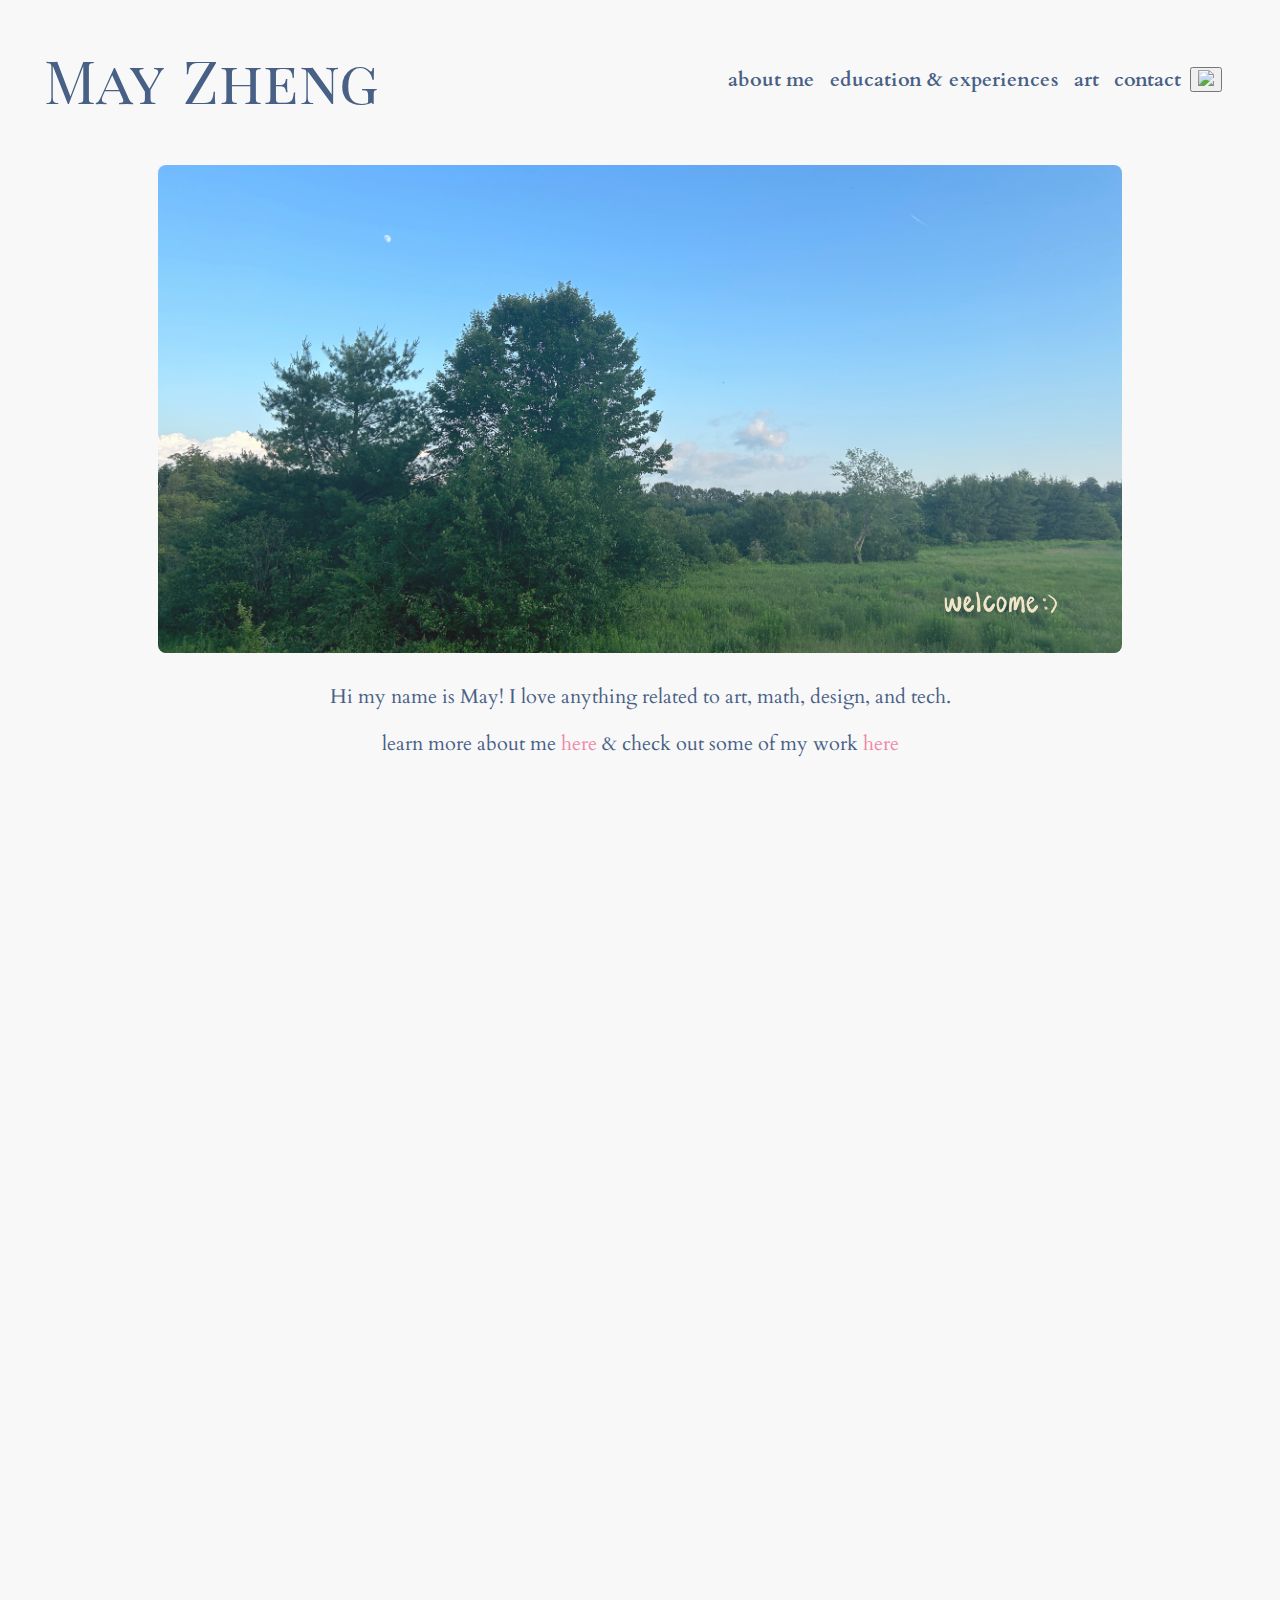
==== index.html @ 6493a9c2 "Update index.html" ====
<!DOCTYPE html>
<html>
  <head>
    <title>MayZheng.com</title>
    <link rel = "stylesheet" href = "styles/general.css">
    <link rel = "stylesheet" href = "styles/homepage.css">

    <link rel="preconnect" href="https://fonts.googleapis.com">
    <link rel="preconnect" href="https://fonts.gstatic.com" crossorigin>
    <link href="https://fonts.googleapis.com/css2?family=Playfair+Display+SC:wght@400;700&display=swap" rel="stylesheet">

    <link rel="preconnect" href="https://fonts.googleapis.com">
    <link rel="preconnect" href="https://fonts.gstatic.com" crossorigin>
    <link href="https://fonts.googleapis.com/css2?family=Alegreya:wght@400;500;600;700&family=Cardo:ital,wght@0,400;0,700;1,400&display=swap" rel="stylesheet">

  </head>

  <body>

    <div class = "header">

      <div class = "name-container">
        <a href="index.html">
          <button class = "homepage-button">
            <p class = "firstname"> May</p>
            <p class = "lastname"> Zheng </p>
          </button>
        </a>
      </div>

      <div class = "header-menu">
        <a href="aboutme.html">
          <button class = "about-me-button">
            about me
          </button>
        </a>
        <a href = "educationexperiences.html">
          <button class = "education-experiences-button">
            education & experiences
          </button>
        </a>
        <a href = "art.html">
          <button class = "art-button">
            art
          </button>
        </a>
        <a href = "contact.html">
          <button class = "contact-button">
            contact
          </button>
        </a>
        <a href="mailto:mayzheng04@gmail.com" class="email-link">
          <button class = "email-button">
              <img src = "icon.png" src = "email-icon">
          </button>
        </a>
      </div>

    </div>

    <div class = "cover"> 
      <img class="cover-image" src = "images/cover-image.JPG">
      <div class = "welcome">
        <img class = "welcome-icon" src = "images/welcome-icon.png">
      </div>
    </div>

    <div class = "homepage">
      <p class = "homepage-intro">
        Hi my name is May! I love anything related to art, math, design, and tech. 
      </p>
      <p class = "homepage-intro">
        learn more about me <a class = "here" href="aboutme.html"> here </a>
        & check out some of my work <a class = "here" href="art.html"> here </a>
      </p>
    </div>

  </body>
</html>
---- styles/general.css ----
body{
  background-color: #f8f8f8;
  height: 3000px;
}

.header{
  display: flex;
  flex-direction: row;
  justify-content: space-between;
  position: sticky;
  top: 0;
  left: 0;
  right: 0;
  z-index: 100;
  background-color: #f8f8f8;
  padding-top: 30px;
  padding-bottom: 40px;
}

.homepage-button{
  border: none;
  background-color: #f8f8f8;
  cursor: pointer;
}

.homepage-button:hover{
  opacity: 0.8;
}

.name-container{
  margin-left: 30px;
}

.firstname{
  display: inline;
  text-align: center;
  font-family: Playfair Display SC;
  font-size: 60px;
  color: #486085;
  font-weight: 500;
}

.lastname{
  margin-left: 15px;
  display: inline;
  text-align: center;
  font-family: Playfair Display SC;
  font-size: 60px;
  color: #486085;
  font-weight: 500;
}

.header-menu{
  display: flex;
  flex-direction: row;
  align-items: center;
  justify-content: space-between;
  margin-right: 50px;
  width: 500px;
}

.about-me-button{
  cursor: pointer;
  background-color: #f8f8f8;
  border: none;
  font-family: cardo;
  font-size: 20px;
  color: #486085;
  font-weight: 700;
}

.about-me-button:hover{
  text-decoration: underline;
}

.education-experiences-button{
  cursor: pointer;
  background-color: #f8f8f8;
  border: none;
  font-family: cardo;
  font-size: 20px;
  color: #486085;
  font-weight: 700;
}

.education-experiences-button:hover{
  text-decoration: underline;
}

.art-button{
  cursor: pointer;
  background-color: #f8f8f8;
  border: none;
  font-family: cardo;
  font-size: 20px;
  color: #486085;
  font-weight: 700;
}

.art-button:hover{
  text-decoration: underline;
}

.contact-button{
  cursor: pointer;
  background-color: #f8f8f8;
  border: none;
  font-family: Cardo;
  font-size: 20px;
  color: #486085;
  font-weight: 700;
}

.contact-button:hover{
  text-decoration: underline;
}
---- styles/homepage.css ----
.cover{
  display: flex;
  justify-content: center;
  padding-top: 5px;
  position: relative;
  margin-right: 150px;
  margin-left: 150px;
}

.cover-image{
  width: 100%;
  opacity: 0.9;
  border-radius: 8px;
}

.welcome{
  position: absolute;
  bottom: 30px;
  right: 60px;
}

.welcome-icon{
  height: 30px;
  z-index: 100;
}

.homepage{
  margin-top: 30px;
}

.homepage-intro{
  text-align: center;
  font-family: Cardo;
  font-size: 20px;
  color: #486085;
  font-weight: 500;
}

.here{
  color: #f088a7;
  text-decoration: none;
}

.here:hover{
  opacity: 0.7;
}
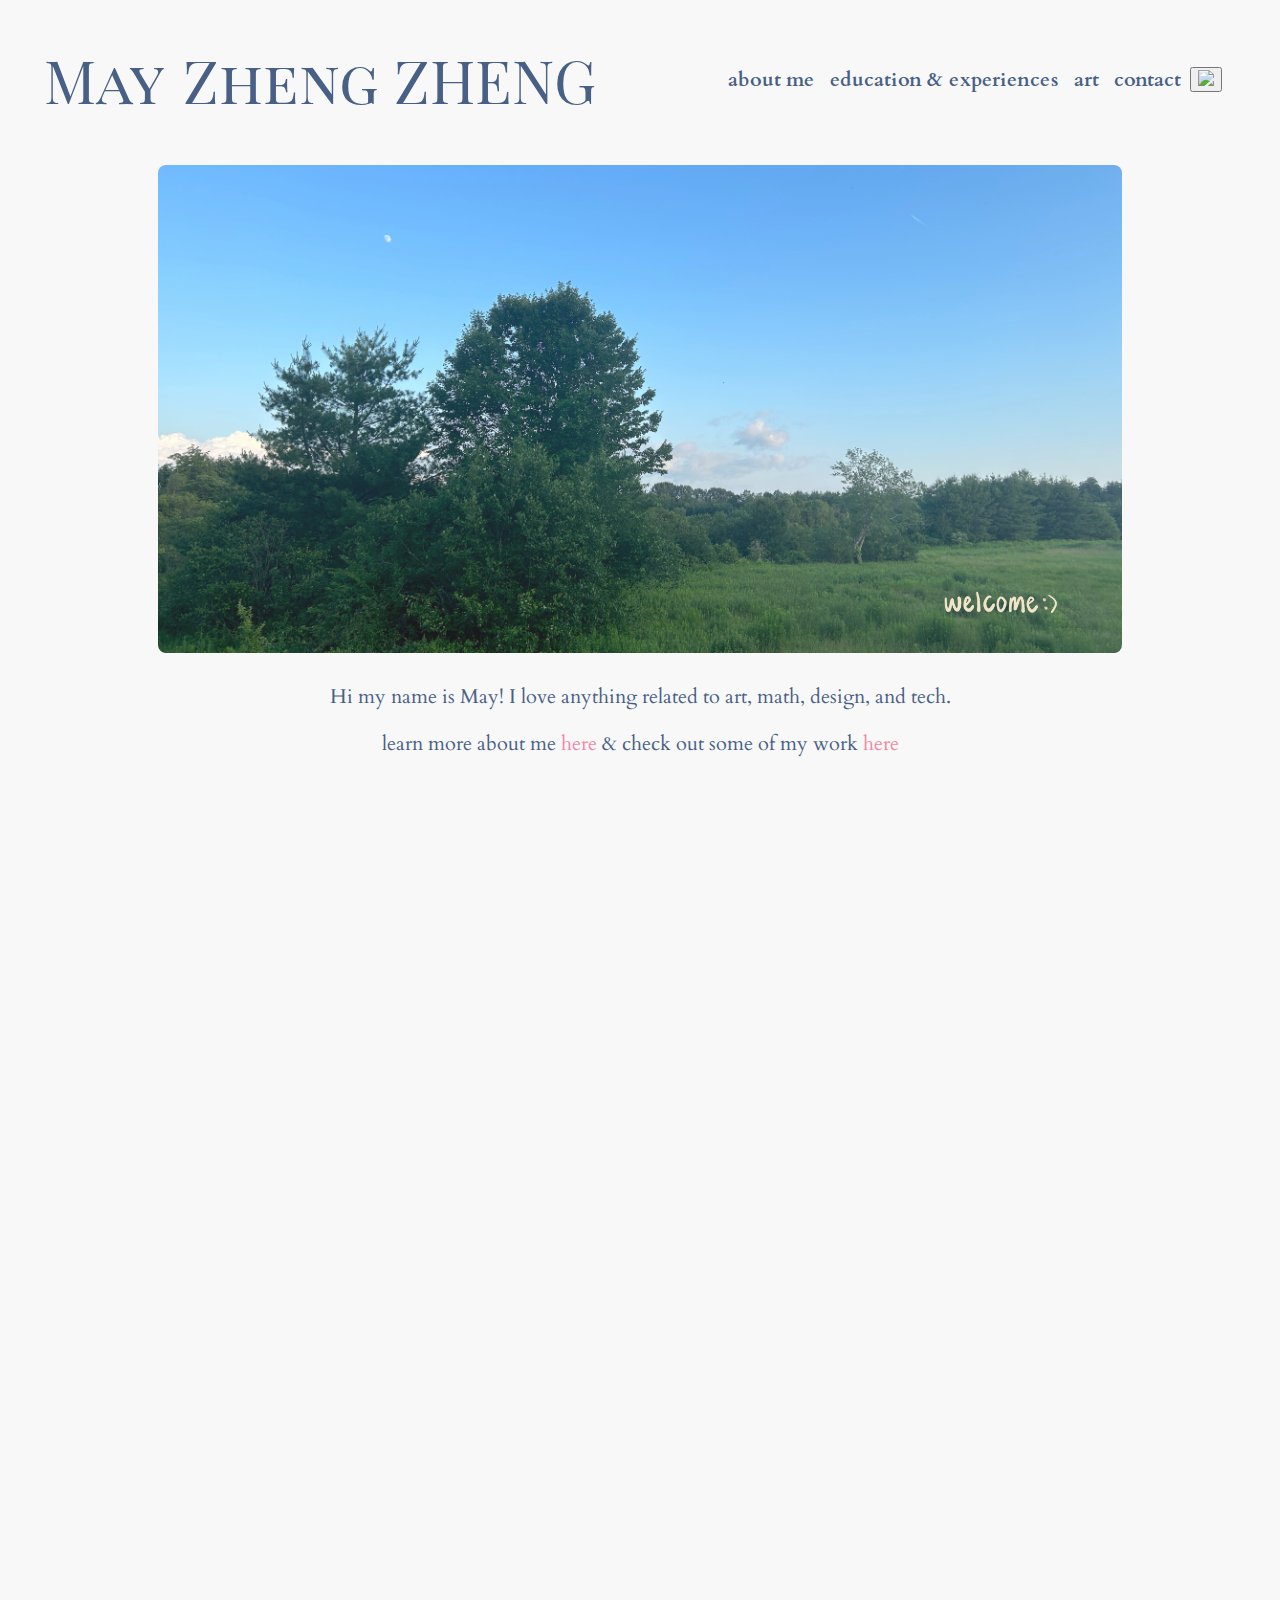
==== commit 63cd3188: "Update index.html" ====
--- a/index.html
+++ b/index.html
@@ -23,7 +23,7 @@
         <a href="index.html">
           <button class = "homepage-button">
             <p class = "firstname"> May</p>
-            <p class = "lastname"> Zheng </p>
+            <p class = "lastname"> Zheng ZHENG</p>
           </button>
         </a>
       </div>
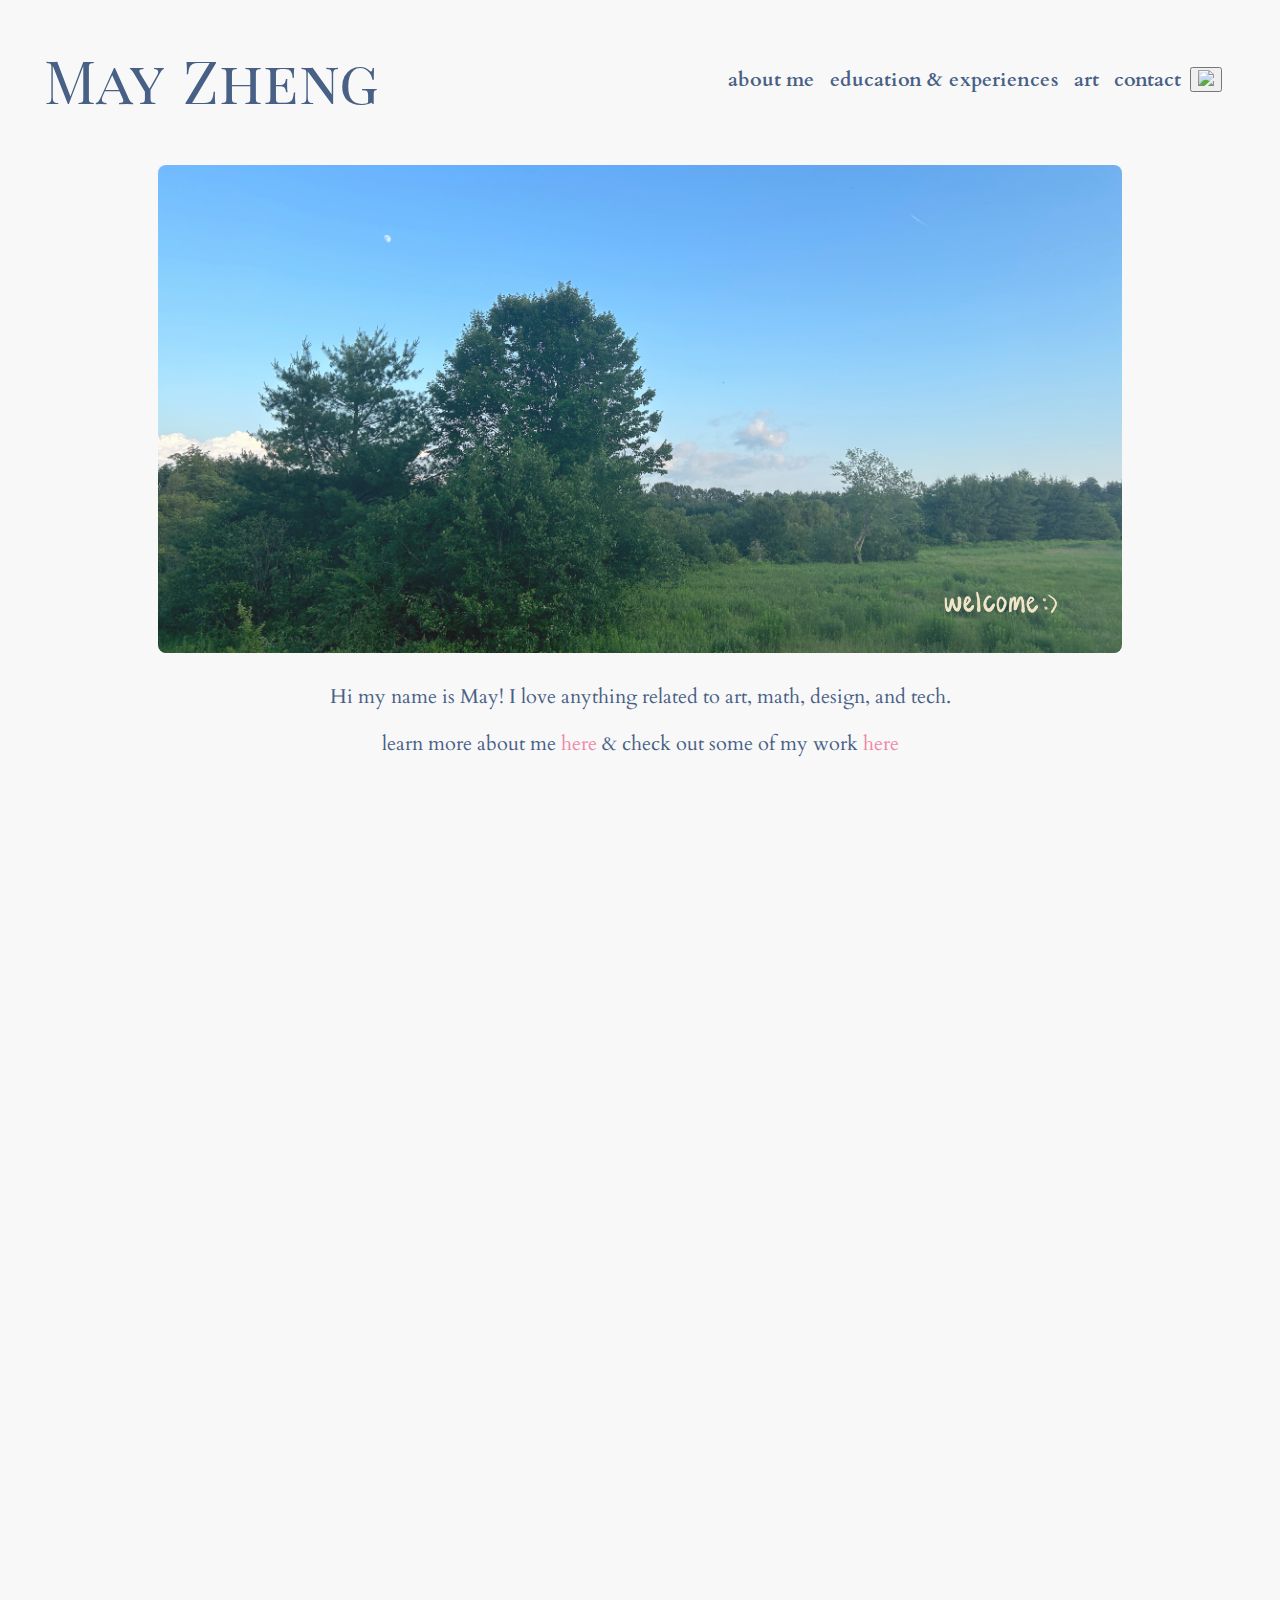
==== commit 9025f6b3: "Update index.html" ====
--- a/index.html
+++ b/index.html
@@ -23,7 +23,7 @@
         <a href="index.html">
           <button class = "homepage-button">
             <p class = "firstname"> May</p>
-            <p class = "lastname"> Zheng ZHENG</p>
+            <p class = "lastname"> Zheng</p>
           </button>
         </a>
       </div>
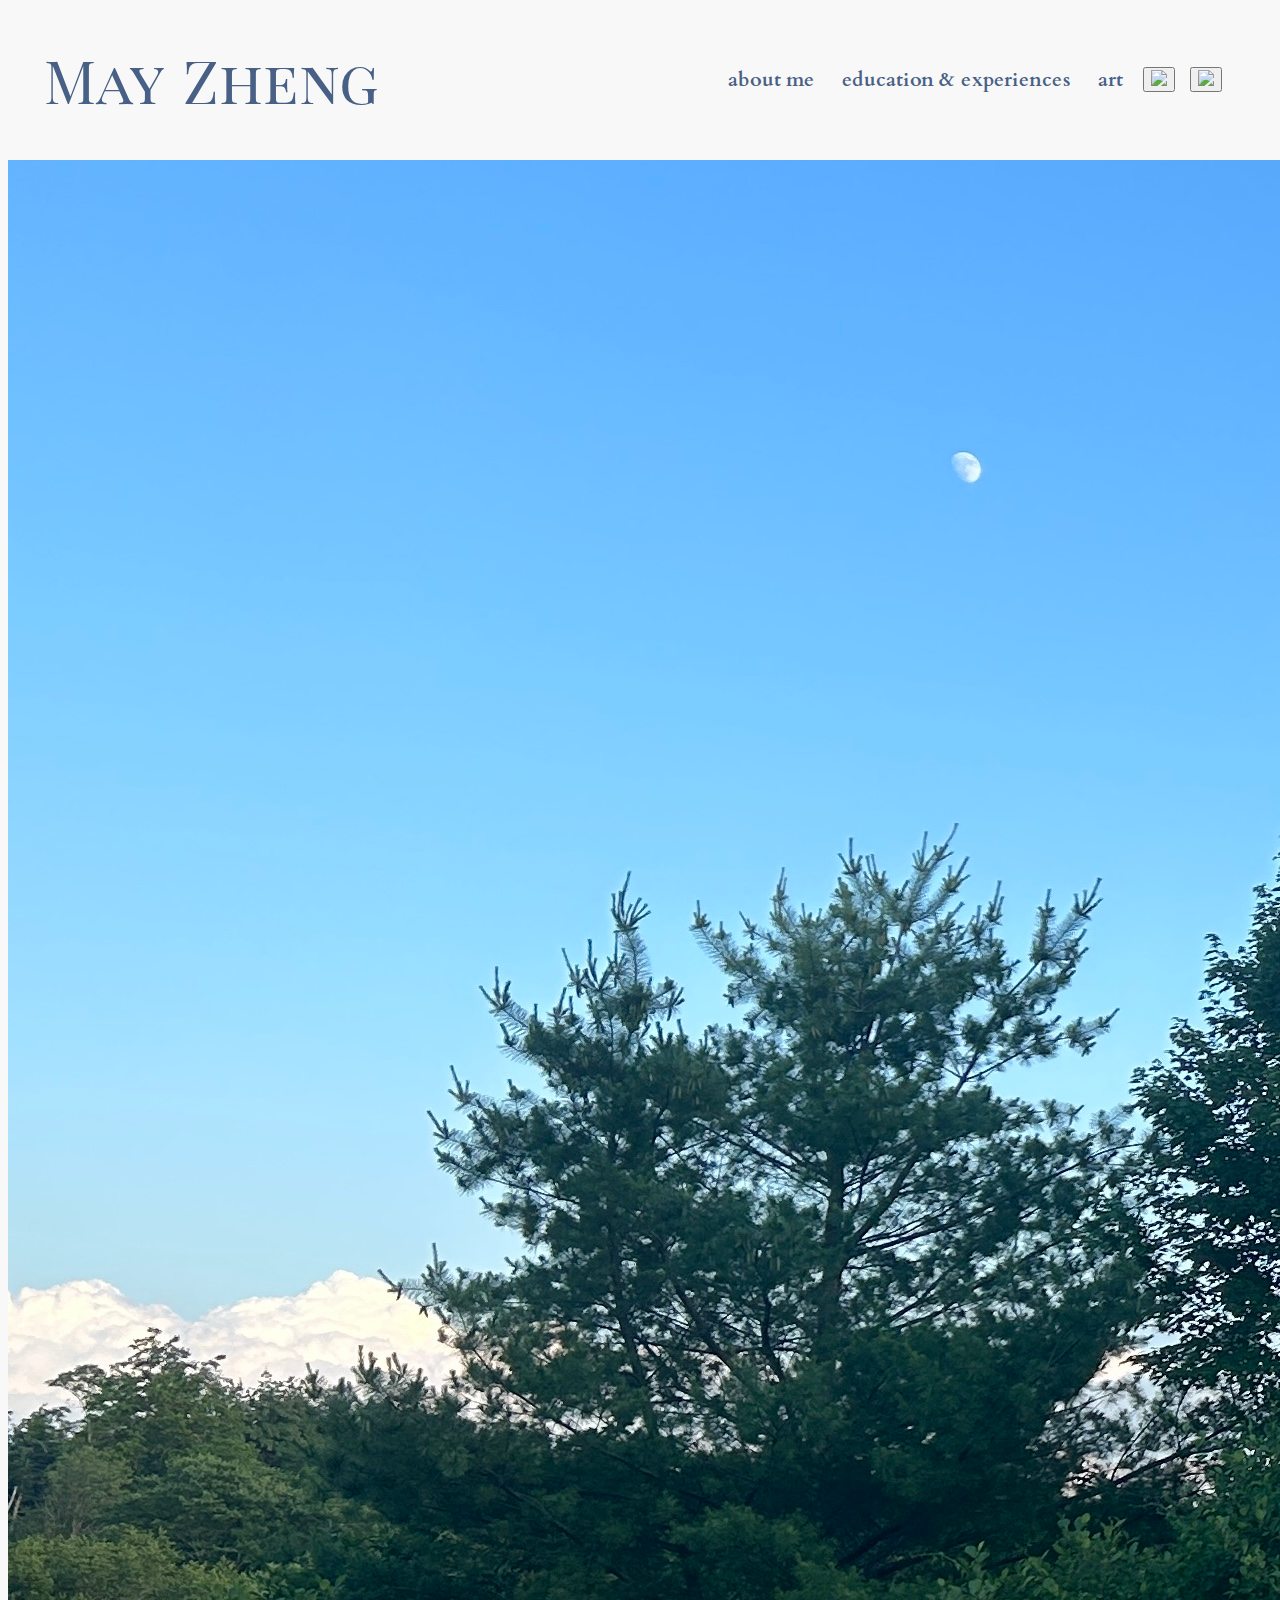
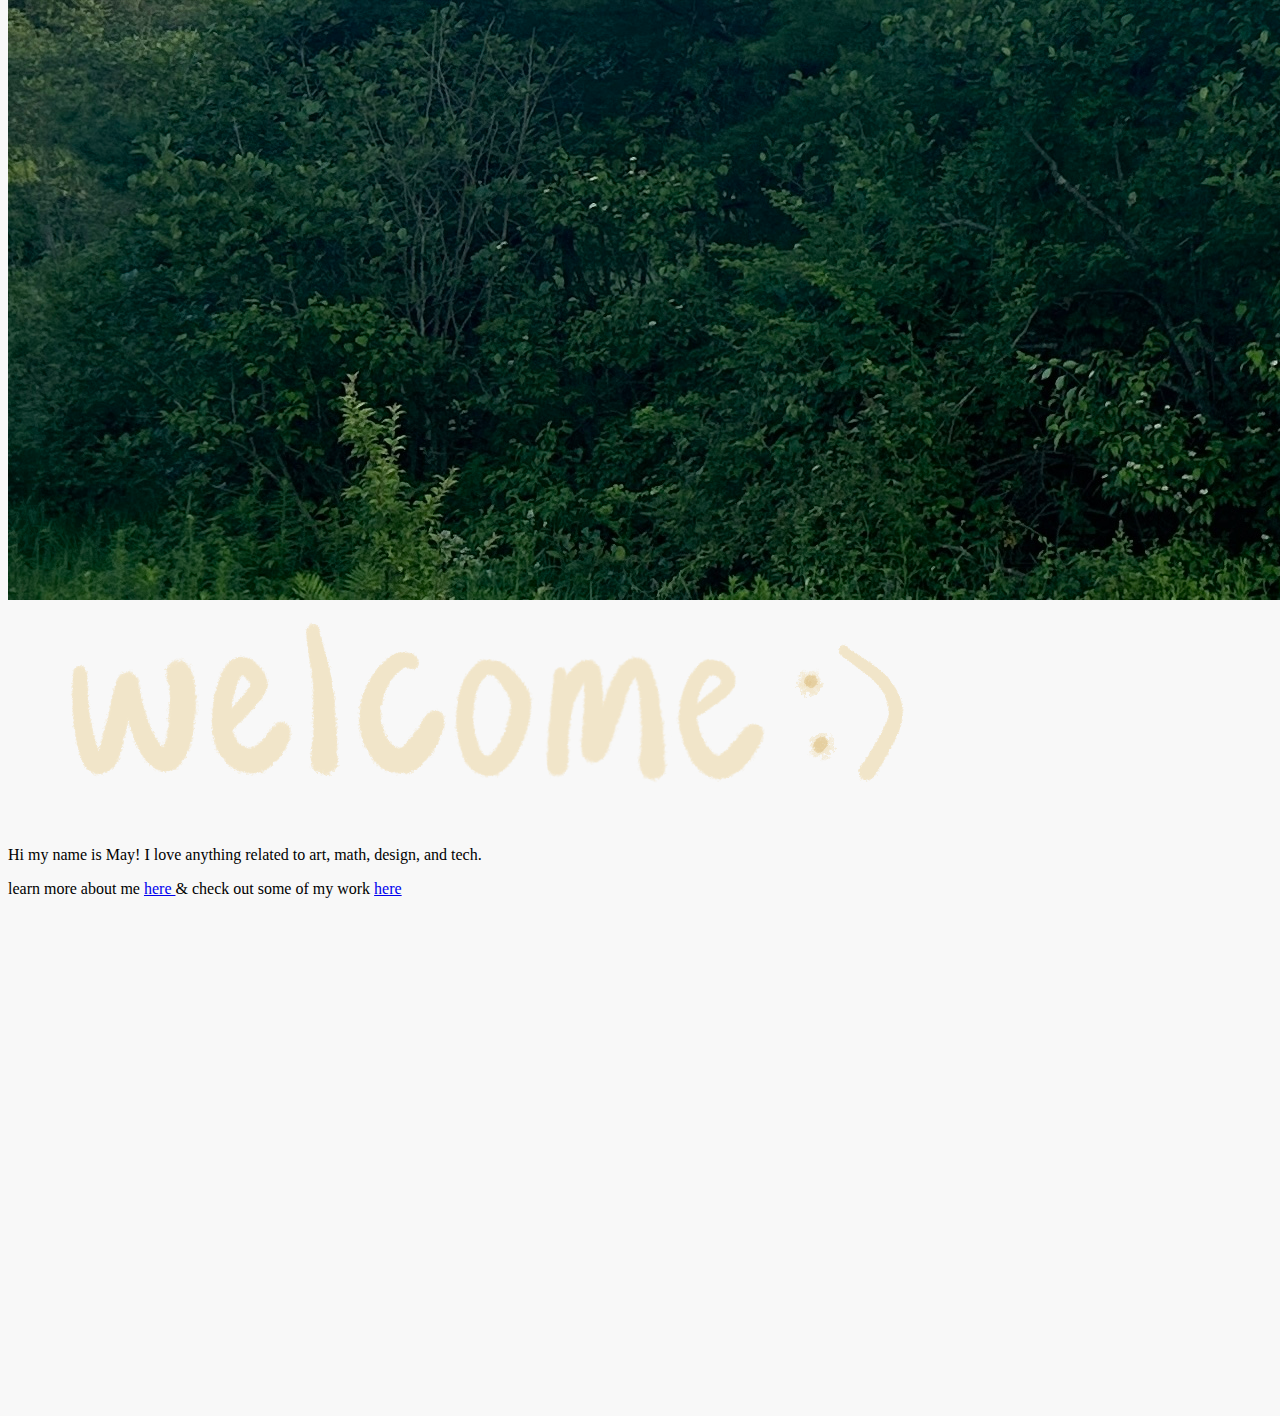
==== commit 1b3e1b08: "Update index.html" ====
--- a/index.html
+++ b/index.html
@@ -3,7 +3,7 @@
   <head>
     <title>MayZheng.com</title>
     <link rel = "stylesheet" href = "styles/general.css">
-    <link rel = "stylesheet" href = "styles/homepage.css">
+    <link rel = "stylesheet" href = "styles/index.css">
 
     <link rel="preconnect" href="https://fonts.googleapis.com">
     <link rel="preconnect" href="https://fonts.gstatic.com" crossorigin>
@@ -12,6 +12,8 @@
     <link rel="preconnect" href="https://fonts.googleapis.com">
     <link rel="preconnect" href="https://fonts.gstatic.com" crossorigin>
     <link href="https://fonts.googleapis.com/css2?family=Alegreya:wght@400;500;600;700&family=Cardo:ital,wght@0,400;0,700;1,400&display=swap" rel="stylesheet">
+
+    <meta name="viewport" content="width=device-width, initial-scale=1.0">
 
   </head>
 
@@ -23,7 +25,7 @@
         <a href="index.html">
           <button class = "homepage-button">
             <p class = "firstname"> May</p>
-            <p class = "lastname"> Zheng</p>
+            <p class = "lastname"> Zheng </p>
           </button>
         </a>
       </div>
@@ -44,14 +46,14 @@
             art
           </button>
         </a>
-        <a href = "contact.html">
-          <button class = "contact-button">
-            contact
+        <a href="mailto:mayzheng04@gmail.com" class="email-link">
+          <button class = "email-button">
+              <img class = "email-icon" src = "images/email.png">
           </button>
         </a>
-        <a href="mailto:mayzheng04@gmail.com" class="email-link">
-          <button class = "email-button">
-              <img src = "icon.png" src = "email-icon">
+        <a href="https://www.linkedin.com/in/may-zheng-32513a1ab/" target="_blank" class="linkedin-link">
+          <button class = "linkedin-button">
+              <img class = "linkedin-icon" src = "images/linkedin.png" >
           </button>
         </a>
       </div>
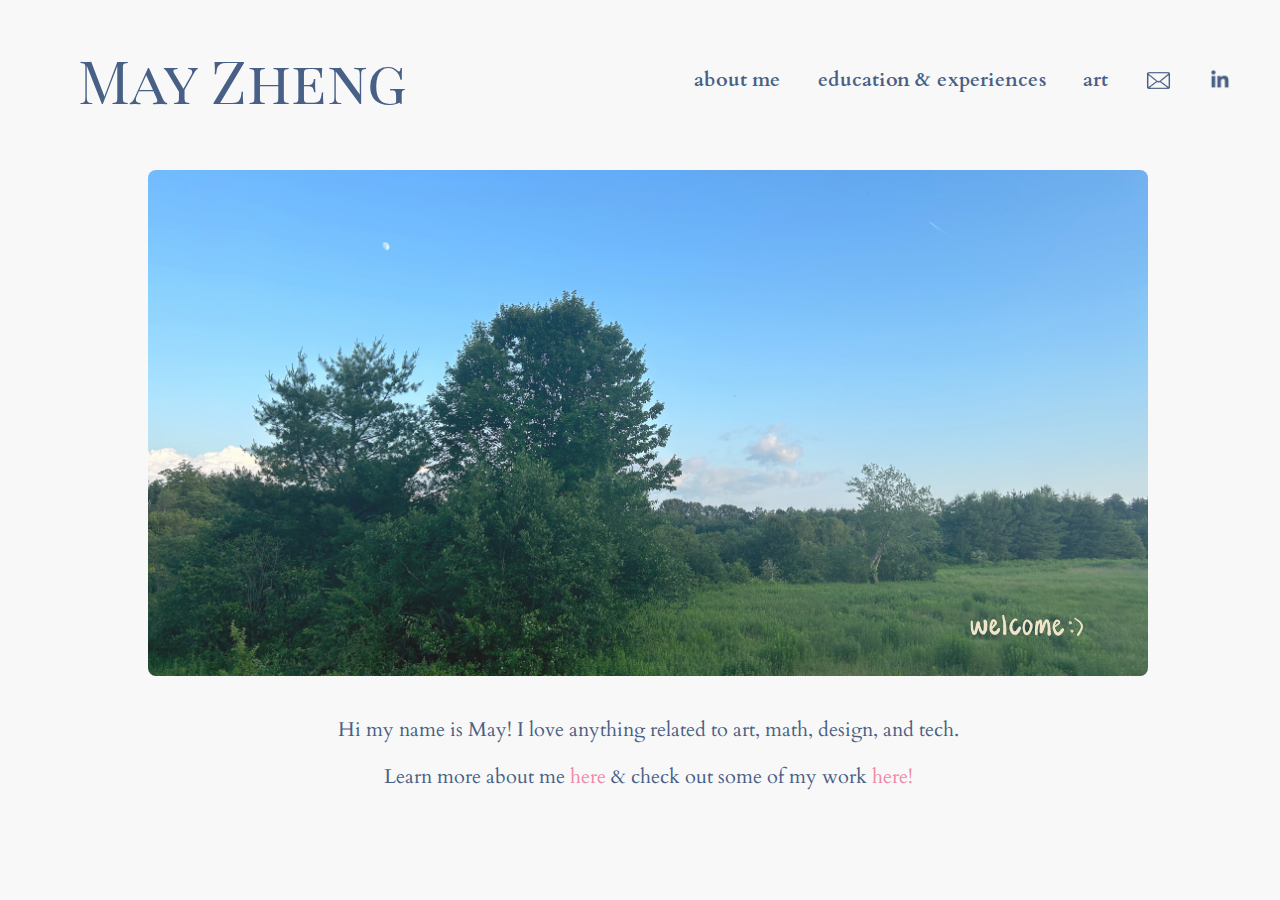
==== commit f3abaddd: "Update index.html" ====
--- a/index.html
+++ b/index.html
@@ -13,7 +13,8 @@
     <link rel="preconnect" href="https://fonts.gstatic.com" crossorigin>
     <link href="https://fonts.googleapis.com/css2?family=Alegreya:wght@400;500;600;700&family=Cardo:ital,wght@0,400;0,700;1,400&display=swap" rel="stylesheet">
 
-    <meta name="viewport" content="width=device-width, initial-scale=1.0">
+    <meta name="viewport" content="width=device-width,initial-scale=1"/>
+    <meta charset="UTF-8">
 
   </head>
 
@@ -24,8 +25,7 @@
       <div class = "name-container">
         <a href="index.html">
           <button class = "homepage-button">
-            <p class = "firstname"> May</p>
-            <p class = "lastname"> Zheng </p>
+            <p class = "name"> May Zheng</p>
           </button>
         </a>
       </div>
@@ -53,11 +53,33 @@
         </a>
         <a href="https://www.linkedin.com/in/may-zheng-32513a1ab/" target="_blank" class="linkedin-link">
           <button class = "linkedin-button">
-              <img class = "linkedin-icon" src = "images/linkedin.png" >
+              <img class = "linkedin-icon" src = "images/linkedin.png">
           </button>
         </a>
       </div>
 
+      <div class="navbar">
+        <div class="dropdown">
+          <button class="dropdown-button">
+            <img class = "dropdown-icon" src = "images/dropdown-icon.png">
+          </button>
+          <div class="dropdown-content">
+            <a href="aboutme.html">about me</a>
+            <a href="educationexperiences.html">education & experiences</a>
+            <a href="art.html">art</a>
+            <a href="mailto:mayzheng04@gmail.com" class="email-link">
+              <button class = "email-button custom-button">
+                <img class = "email-icon" src = "images/email.png">
+              </button>
+            </a>
+            <a href="https://www.linkedin.com/in/may-zheng-32513a1ab/" target="_blank" class="linkedin-link">
+              <button class = "linkedin-button custom-button">
+                <img class = "linkedin-icon" src = "images/linkedin.png" >
+              </button>
+            </a>
+          </div>
+        </div>
+      </div>
     </div>
 
     <div class = "cover"> 
@@ -72,10 +94,9 @@
         Hi my name is May! I love anything related to art, math, design, and tech. 
       </p>
       <p class = "homepage-intro">
-        learn more about me <a class = "here" href="aboutme.html"> here </a>
-        & check out some of my work <a class = "here" href="art.html"> here </a>
+        Learn more about me <a class = "here" href="aboutme.html"> here </a>
+        & check out some of my work <a class = "here" href="art.html"> here! </a>
       </p>
     </div>
-
   </body>
 </html>
--- a/styles/general.css
+++ b/styles/general.css
@@ -1,6 +1,7 @@
 body{
   background-color: #f8f8f8;
-  height: 3000px;
+  margin-bottom: 100px;
+  width: 100%;
 }
 
 .header{
@@ -8,13 +9,11 @@
   flex-direction: row;
   justify-content: space-between;
   position: sticky;
-  top: 0;
-  left: 0;
-  right: 0;
   z-index: 100;
   background-color: #f8f8f8;
   padding-top: 30px;
   padding-bottom: 40px;
+
 }
 
 .homepage-button{
@@ -28,26 +27,17 @@
 }
 
 .name-container{
-  margin-left: 30px;
-}
-
-.firstname{
+  margin-left: 5%;
+}
+
+.name{
   display: inline;
   text-align: center;
   font-family: Playfair Display SC;
   font-size: 60px;
   color: #486085;
   font-weight: 500;
-}
-
-.lastname{
-  margin-left: 15px;
-  display: inline;
-  text-align: center;
-  font-family: Playfair Display SC;
-  font-size: 60px;
-  color: #486085;
-  font-weight: 500;
+  white-space: nowrap;
 }
 
 .header-menu{
@@ -56,7 +46,7 @@
   align-items: center;
   justify-content: space-between;
   margin-right: 50px;
-  width: 500px;
+  width: 550px;
 }
 
 .about-me-button{
@@ -101,16 +91,112 @@
   text-decoration: underline;
 }
 
-.contact-button{
-  cursor: pointer;
-  background-color: #f8f8f8;
-  border: none;
-  font-family: Cardo;
-  font-size: 20px;
-  color: #486085;
-  font-weight: 700;
-}
-
-.contact-button:hover{
-  text-decoration: underline;
-}
+.email-button{
+  cursor: pointer;
+  background-color: #f8f8f8;
+  border: none;
+}
+
+.email-icon{
+  height: 27px;
+  margin-top: 5px;
+}
+
+.linkedin-button{
+  cursor: pointer;
+  background-color: #f8f8f8;
+  border: none;
+}
+
+.linkedin-icon{
+  height: 24px;
+  margin-top: 3px;
+}
+
+.dropdown-button{
+  cursor: pointer;
+  background-color: #f8f8f8;
+  border: none;
+}
+
+.dropdown-icon{
+  height: 24px;
+  margin-top: 10px;
+}
+
+.navbar{
+  display: none;
+}
+
+@media (max-width: 1000px){
+  .name{
+    font-size: 40px;
+    white-space: nowrap;
+  }
+
+  .header-menu {
+    /* width: 100%;  */
+    justify-content: space-around; 
+    margin-left: 60px;
+  }
+
+  .about-me-button, .education-experiences-button, .art-button{
+    font-size: 16px;
+  }
+
+  .email-icon, .linkedin-icon{
+    height: 20px;
+  }
+}
+
+
+@media (max-width: 768px){
+  .name{
+    font-size: 30px;
+    white-space: nowrap;
+  }
+
+  .header-menu{
+    display: none;
+  }
+
+  .navbar{
+    display: block;
+    margin-right: 5%;
+  }
+
+  .dropdown-content{
+    display: none;
+    position: absolute;
+    background-color: #f8f8f8;
+    min-width: 300px;
+    z-index: 1;
+    right: 0;
+    box-shadow: 0px 8px 16px 0px rgba(0,0,0,0.2);
+  }
+
+  .dropdown-content a {
+    padding-right: 10px;
+    padding-left: 35px;
+    padding-bottom: 10px;
+    padding-top: 20px;
+    text-decoration: none;
+    display: block;
+    font-family: cardo;
+    font-size: 20px;
+    color: #486085;
+    font-weight: 700;
+  }
+
+  .custom-button.email-button, .custom-button.linkedin-button{
+    margin-left: -7px;
+  }
+
+  /* Show the dropdown content on hover */
+  .dropdown:hover .dropdown-content {
+    display: block;
+  }
+  
+}
+
+
--- a/styles/index.css
+++ b/styles/index.css
@@ -0,0 +1,67 @@
+.cover{
+  display: flex;
+  justify-content: center;
+  position: relative;
+  width: 85%;
+  max-width: 1000px;
+  margin: auto;
+  margin-top: 10px;
+}
+
+.cover-image{
+  width: 100%;
+  opacity: 0.9;
+  border-radius: 8px;
+}
+
+.welcome{
+  position: absolute;
+  bottom: 30px;
+  right: 60px;
+}
+
+.welcome-icon{
+  height: 30px;
+  z-index: 100;
+}
+
+.homepage{
+  width: 85%;
+  max-width: 1000px;
+  margin: auto;
+  margin-top: 40px;
+}
+
+.homepage-intro{
+  text-align: center;
+  font-family: Cardo;
+  font-size: 20px;
+  color: #486085;
+  font-weight: 500;
+}
+
+.here{
+  color: #f088a7;
+  text-decoration: none;
+}
+
+.here:hover{
+  opacity: 0.7;
+}
+
+@media (max-width: 768px){
+  .welcome{
+    bottom: 20px;
+    right: 50px;
+  }
+  .welcome-icon{
+    height: 20px;
+  }
+}
+
+@media (max-width: 425px){
+  .welcome-icon{
+    display: none;
+  }
+}
+
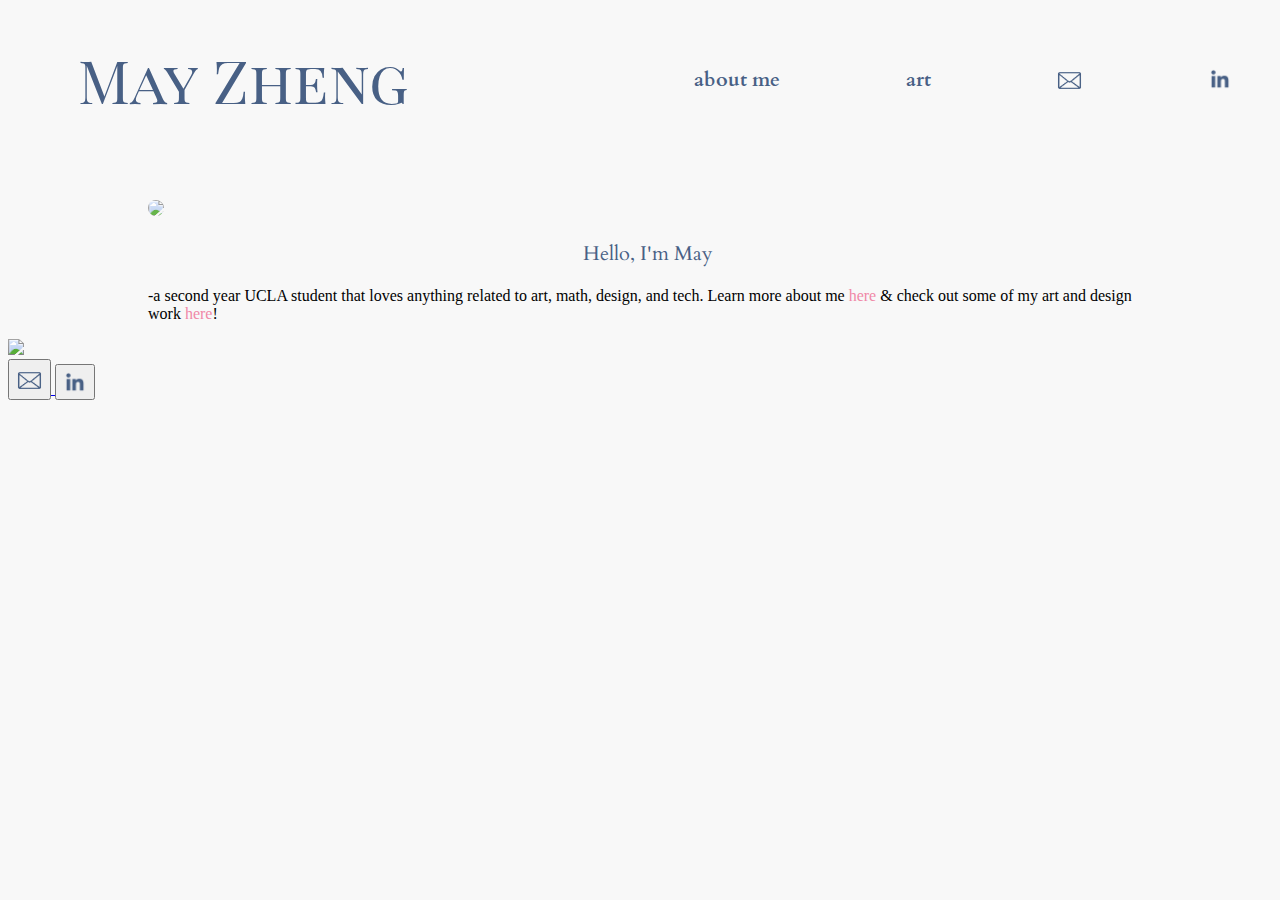
==== commit b00f69ec: "Update index.html" ====
--- a/index.html
+++ b/index.html
@@ -25,7 +25,7 @@
       <div class = "name-container">
         <a href="index.html">
           <button class = "homepage-button">
-            <p class = "name"> May Zheng</p>
+            <p class = "name"> May&nbsp;Zheng</p>
           </button>
         </a>
       </div>
@@ -36,17 +36,17 @@
             about me
           </button>
         </a>
-        <a href = "educationexperiences.html">
+        <!-- <a href = "educationexperiences.html">
           <button class = "education-experiences-button">
             education & experiences
           </button>
-        </a>
+        </a> -->
         <a href = "art.html">
           <button class = "art-button">
             art
           </button>
         </a>
-        <a href="mailto:mayzheng04@gmail.com" class="email-link">
+        <a href="mailto:mayzheng@g.ucla.edu" class="email-link">
           <button class = "email-button">
               <img class = "email-icon" src = "images/email.png">
           </button>
@@ -67,7 +67,7 @@
             <a href="aboutme.html">about me</a>
             <a href="educationexperiences.html">education & experiences</a>
             <a href="art.html">art</a>
-            <a href="mailto:mayzheng04@gmail.com" class="email-link">
+            <a href="mailto:mayzheng@g.ucla.edu" class="email-link">
               <button class = "email-button custom-button">
                 <img class = "email-icon" src = "images/email.png">
               </button>
@@ -82,21 +82,48 @@
       </div>
     </div>
 
-    <div class = "cover"> 
+
+
+    <!-- <div class = "cover"> 
       <img class="cover-image" src = "images/cover-image.JPG">
       <div class = "welcome">
         <img class = "welcome-icon" src = "images/welcome-icon.png">
       </div>
+      <img class="cover-image" src = "images/homepagephoto.JPG">
+    </div> -->
+
+    <div class = "homepage">
+      <div class = "homepage-photo">
+        <img class="cover-image" src = "images/homepagephoto.JPG">
+      </div>
+      <div class = "homepage-text">
+        <p class = "homepage-intro">
+          Hello, I'm May
+        </p>
+        <p class = "homepage-body">
+          -a second year UCLA student that loves anything related to art, math, design, and tech.
+          Learn more about me <a class = "here" href="aboutme.html"> here </a>
+          & check out some of my art and design work <a class = "here" href="art.html"> here</a>!
+        </p>
+      </div> 
+    </div>
+    
+    <div class = "footer">
+      <img class = "footer-image" src = "images/letsgetintouch.png">
+      <div class = "socials">
+        <a href="mailto:mayzheng@g.ucla.edu" class="email-link">
+          <button class = "email-footer">
+            <img class = "email-icon" src = "images/email.png">
+          </button>
+        </a>
+        <a href="https://www.linkedin.com/in/may-zheng-32513a1ab/" target="_blank" class="linkedin-link">
+          <button class = "linkedin-footer">
+            <img class = "linkedin-icon" src = "images/linkedin.png" >
+          </button>
+        </a>
+      </div>
     </div>
 
-    <div class = "homepage">
-      <p class = "homepage-intro">
-        Hi my name is May! I love anything related to art, math, design, and tech. 
-      </p>
-      <p class = "homepage-intro">
-        Learn more about me <a class = "here" href="aboutme.html"> here </a>
-        & check out some of my work <a class = "here" href="art.html"> here! </a>
-      </p>
-    </div>
+
   </body>
 </html>
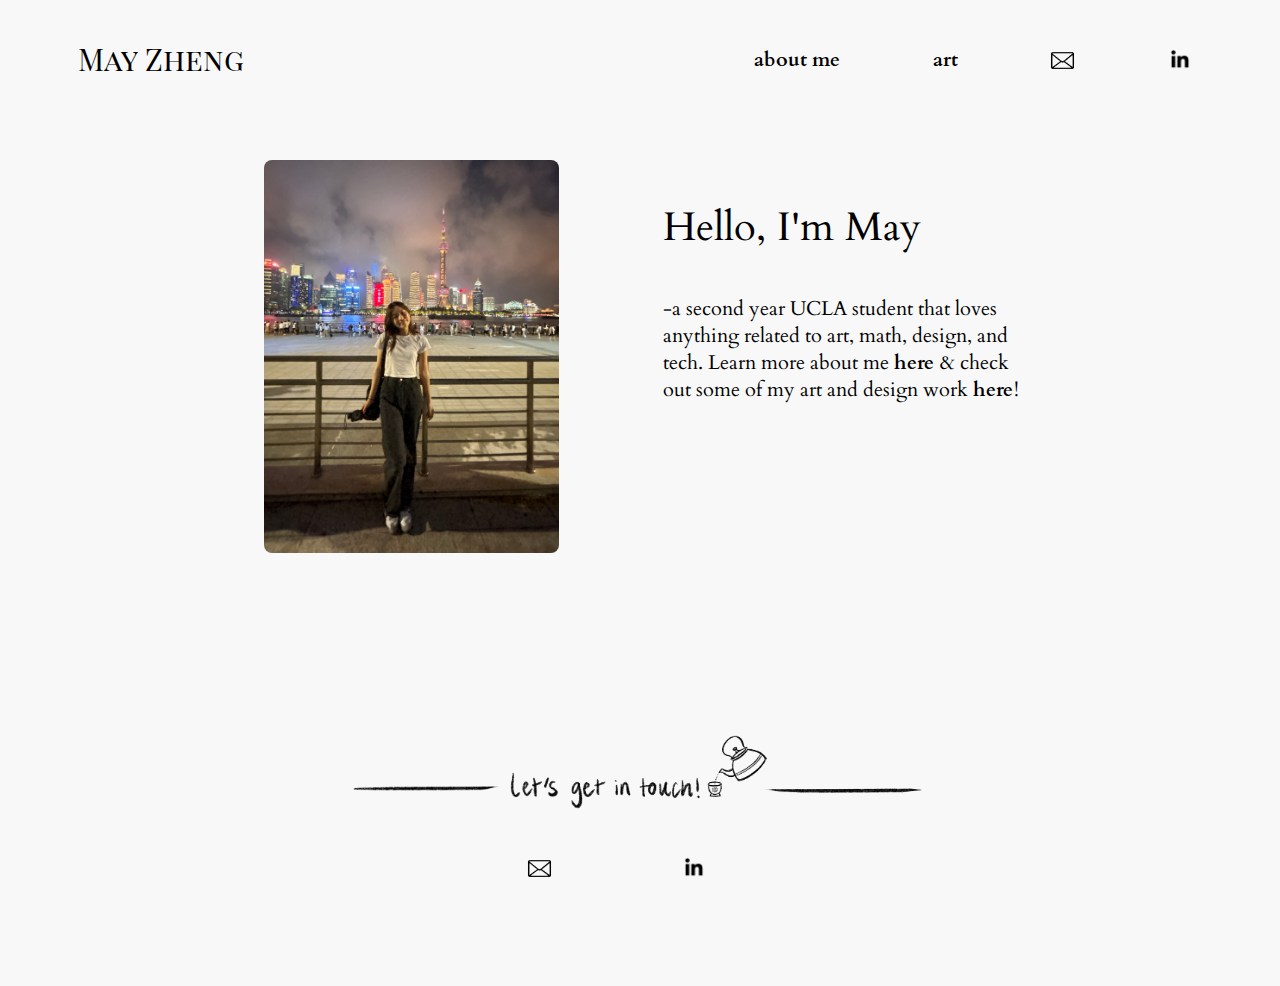
==== commit 5889a3ab: "Update index.html" ====
--- a/index.html
+++ b/index.html
@@ -65,7 +65,6 @@
           </button>
           <div class="dropdown-content">
             <a href="aboutme.html">about me</a>
-            <a href="educationexperiences.html">education & experiences</a>
             <a href="art.html">art</a>
             <a href="mailto:mayzheng@g.ucla.edu" class="email-link">
               <button class = "email-button custom-button">
--- a/styles/general.css
+++ b/styles/general.css
@@ -34,10 +34,14 @@
   display: inline;
   text-align: center;
   font-family: Playfair Display SC;
-  font-size: 60px;
-  color: #486085;
+  font-size: 30px;
+  color: black;
   font-weight: 500;
   white-space: nowrap;
+}
+
+.name:hover{
+  color: #f088a7;
 }
 
 .header-menu{
@@ -45,11 +49,25 @@
   flex-direction: row;
   align-items: center;
   justify-content: space-between;
-  margin-right: 50px;
-  width: 550px;
+  margin-right: 90px;
+  width: 450px;
 }
 
 .about-me-button{
+  cursor: pointer;
+  background-color: #f8f8f8;
+  border: none;
+  font-family: cardo;
+  font-size: 20px;
+  color: black;
+  font-weight: 700;
+}
+
+.about-me-button:hover{
+  color: #f088a7;
+}
+
+/* .education-experiences-button{
   cursor: pointer;
   background-color: #f8f8f8;
   border: none;
@@ -59,36 +77,22 @@
   font-weight: 700;
 }
 
-.about-me-button:hover{
+.education-experiences-button:hover{
   text-decoration: underline;
-}
-
-.education-experiences-button{
+} */
+
+.art-button{
   cursor: pointer;
   background-color: #f8f8f8;
   border: none;
   font-family: cardo;
   font-size: 20px;
-  color: #486085;
+  color: black;
   font-weight: 700;
 }
 
-.education-experiences-button:hover{
-  text-decoration: underline;
-}
-
-.art-button{
-  cursor: pointer;
-  background-color: #f8f8f8;
-  border: none;
-  font-family: cardo;
-  font-size: 20px;
-  color: #486085;
-  font-weight: 700;
-}
-
 .art-button:hover{
-  text-decoration: underline;
+  color: #f088a7;
 }
 
 .email-button{
@@ -137,7 +141,8 @@
   .header-menu {
     /* width: 100%;  */
     justify-content: space-around; 
-    margin-left: 60px;
+    margin-left: 100px;
+    width: 400px;
   }
 
   .about-me-button, .education-experiences-button, .art-button{
@@ -184,7 +189,7 @@
     display: block;
     font-family: cardo;
     font-size: 20px;
-    color: #486085;
+    color: black;
     font-weight: 700;
   }
 
@@ -196,7 +201,38 @@
   .dropdown:hover .dropdown-content {
     display: block;
   }
-  
-}
-
-
+}
+
+.footer{
+  margin: auto;
+  margin-top: 100px;
+  width: 50%;
+  min-width: 250px;
+}
+
+.footer-image{
+  max-width: 100%;
+}
+
+.socials{
+  display: flex;
+  flex-direction: row;
+  align-items: center;
+  justify-content: space-between;
+  margin-left: 30%;
+  margin-right: 40%;
+  margin-top: -7%;
+}
+
+.email-footer{
+  cursor: pointer;
+  background-color: #f8f8f8;
+  border: none;
+}
+
+.linkedin-footer{
+  cursor: pointer;
+  background-color: #f8f8f8;
+  border: none;
+}
+
--- a/styles/index.css
+++ b/styles/index.css
@@ -1,4 +1,4 @@
-.cover{
+/* .cover{
   display: flex;
   justify-content: center;
   position: relative;
@@ -6,15 +6,9 @@
   max-width: 1000px;
   margin: auto;
   margin-top: 10px;
-}
+} */
 
-.cover-image{
-  width: 100%;
-  opacity: 0.9;
-  border-radius: 8px;
-}
-
-.welcome{
+/* .welcome{
   position: absolute;
   bottom: 30px;
   right: 60px;
@@ -23,33 +17,79 @@
 .welcome-icon{
   height: 30px;
   z-index: 100;
+} */
+
+.cover-image{
+  width: 80%;
+  border-radius: 8px;
+  height: auto;
 }
 
 .homepage{
-  width: 85%;
-  max-width: 1000px;
+  width: 60%;
   margin: auto;
   margin-top: 40px;
+  display: flex;
+  flex-direction: row;
+}
+
+.homepage-photo{
+  flex: 1;
+  padding-right: 2%;
+}
+
+.homepage-text{
+  flex: 1;
+  padding-left: 2%;
 }
 
 .homepage-intro{
-  text-align: center;
+  text-align: left;
+  font-family: Cardo;
+  font-size: 60px;
+  font-weight: 500;
+}
+
+.homepage-body{
+  text-align: left;
   font-family: Cardo;
   font-size: 20px;
-  color: #486085;
   font-weight: 500;
 }
 
 .here{
-  color: #f088a7;
+  color: black;
   text-decoration: none;
+  font-weight: 700;
 }
 
 .here:hover{
-  opacity: 0.7;
+  color: #f088a7;
 }
 
-@media (max-width: 768px){
+@media screen and (max-width: 1400px) {
+  .homepage-intro{
+    font-size: 40px;
+  }
+}
+
+@media screen and (max-width: 990px) {
+  .homepage{
+    flex-direction: column;
+    margin-right: 15%
+  }
+  .homepage-body{
+    margin-right: 18%;
+  }
+}
+
+@media screen and (max-width: 500px) {
+   .homepage-intro{
+    font-size: 30px;
+   }
+}
+
+/* @media (max-width: 768px){
   .welcome{
     bottom: 20px;
     right: 50px;
@@ -63,5 +103,5 @@
   .welcome-icon{
     display: none;
   }
-}
+} */
 
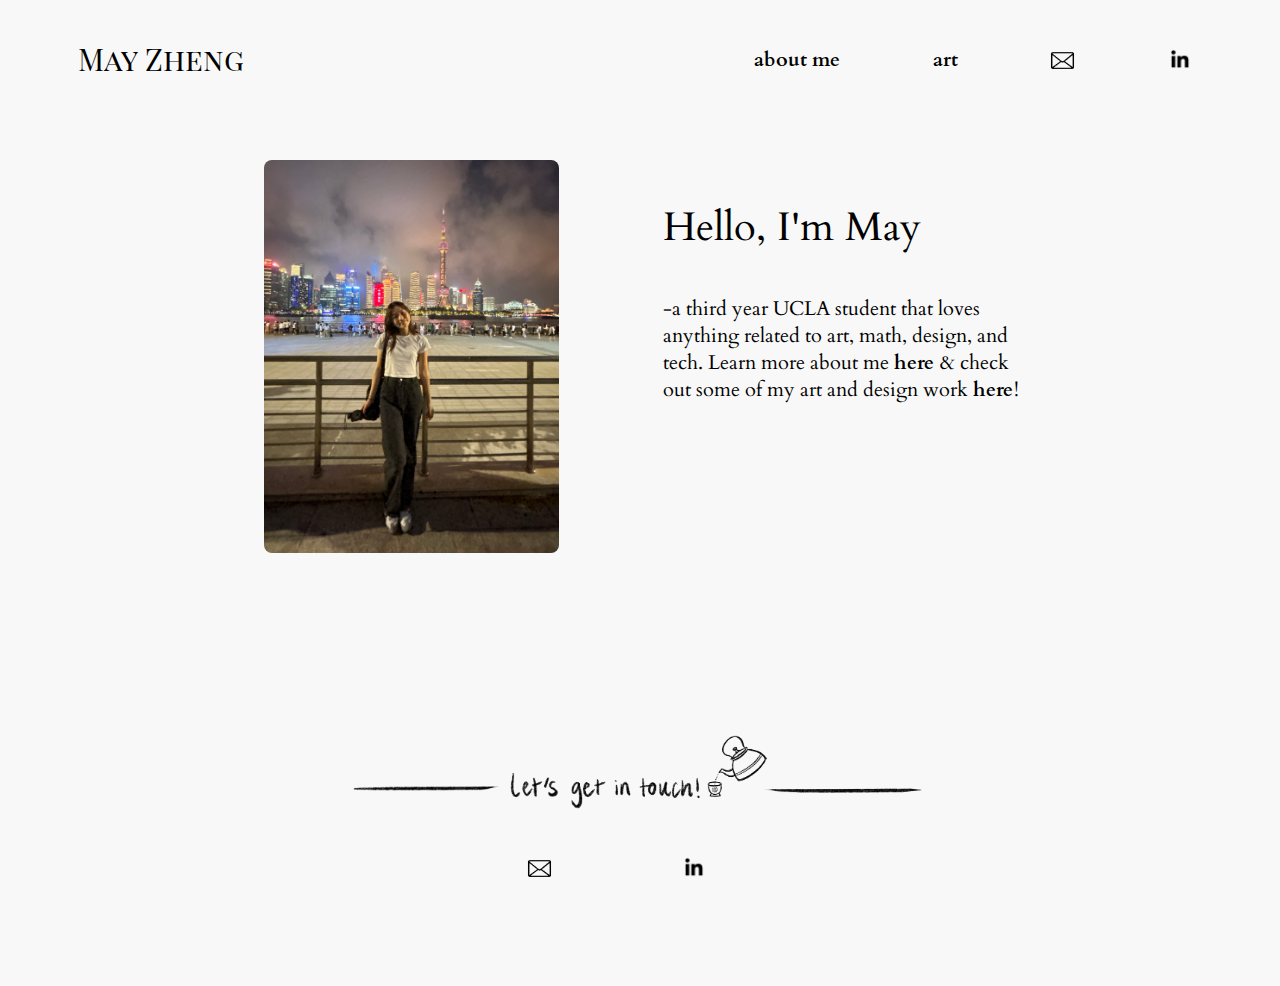
==== commit 3cba759a: "Update index.html" ====
--- a/index.html
+++ b/index.html
@@ -100,7 +100,7 @@
           Hello, I'm May
         </p>
         <p class = "homepage-body">
-          -a second year UCLA student that loves anything related to art, math, design, and tech.
+          -a third year UCLA student that loves anything related to art, math, design, and tech.
           Learn more about me <a class = "here" href="aboutme.html"> here </a>
           & check out some of my art and design work <a class = "here" href="art.html"> here</a>!
         </p>
